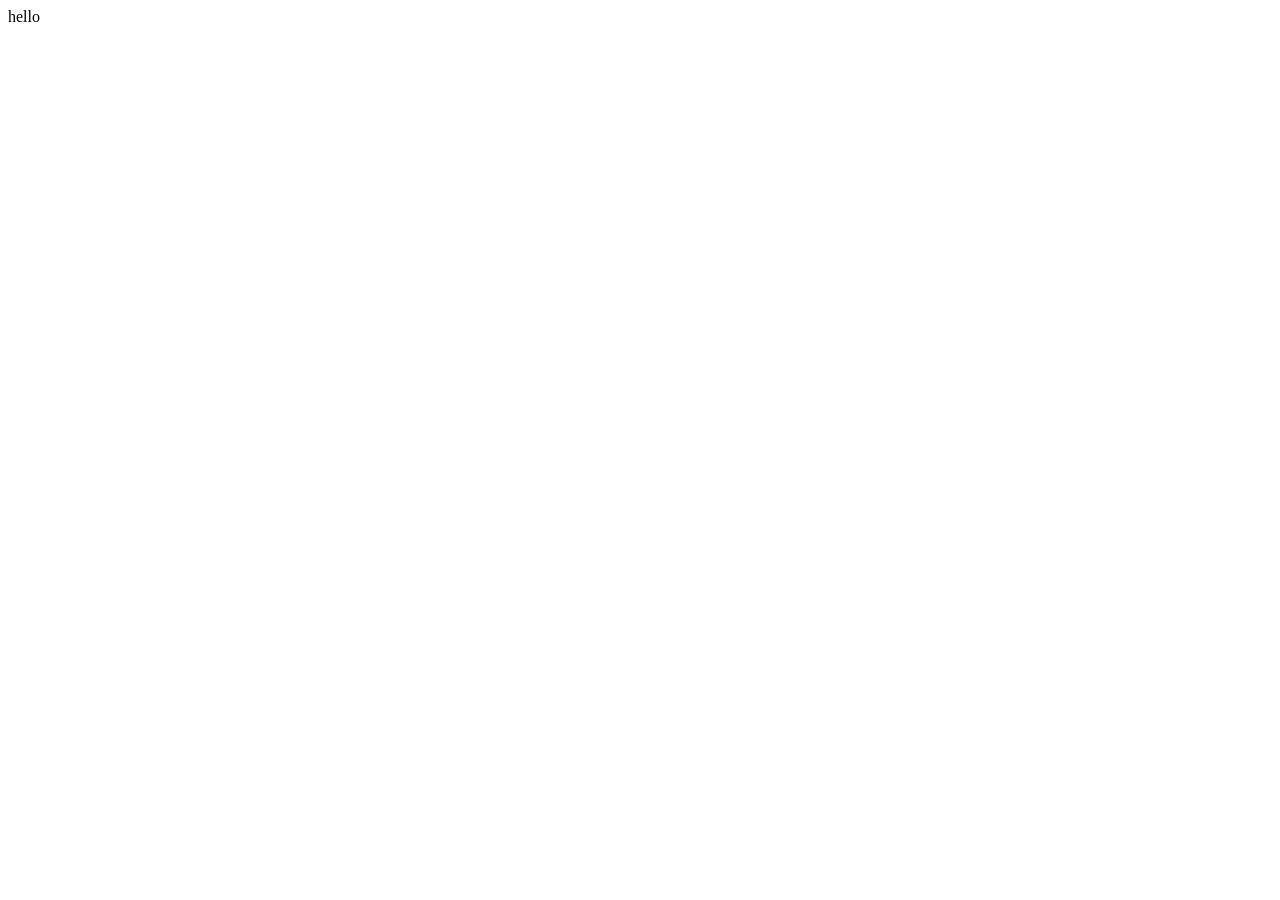
==== index.html @ 359623c5 "init" ====
<!DOCTYPE html>
<html lang="en">
  <head>
    <meta charset="UTF-8" />
    <meta name="viewport" content="width=device-width, initial-scale=1.0" />
    <title>ksenig</title>
	<meta name="description" content="My Awesome App description">
	<meta name="theme-color" content="#ffffff">
	<meta content='yes' name='apple-mobile-web-app-capable'/>
	<meta content='yes' name='mobile-web-app-capable'/>
  </head>
  <body>
    <div id="root">hello</div>
  </body>
</html>
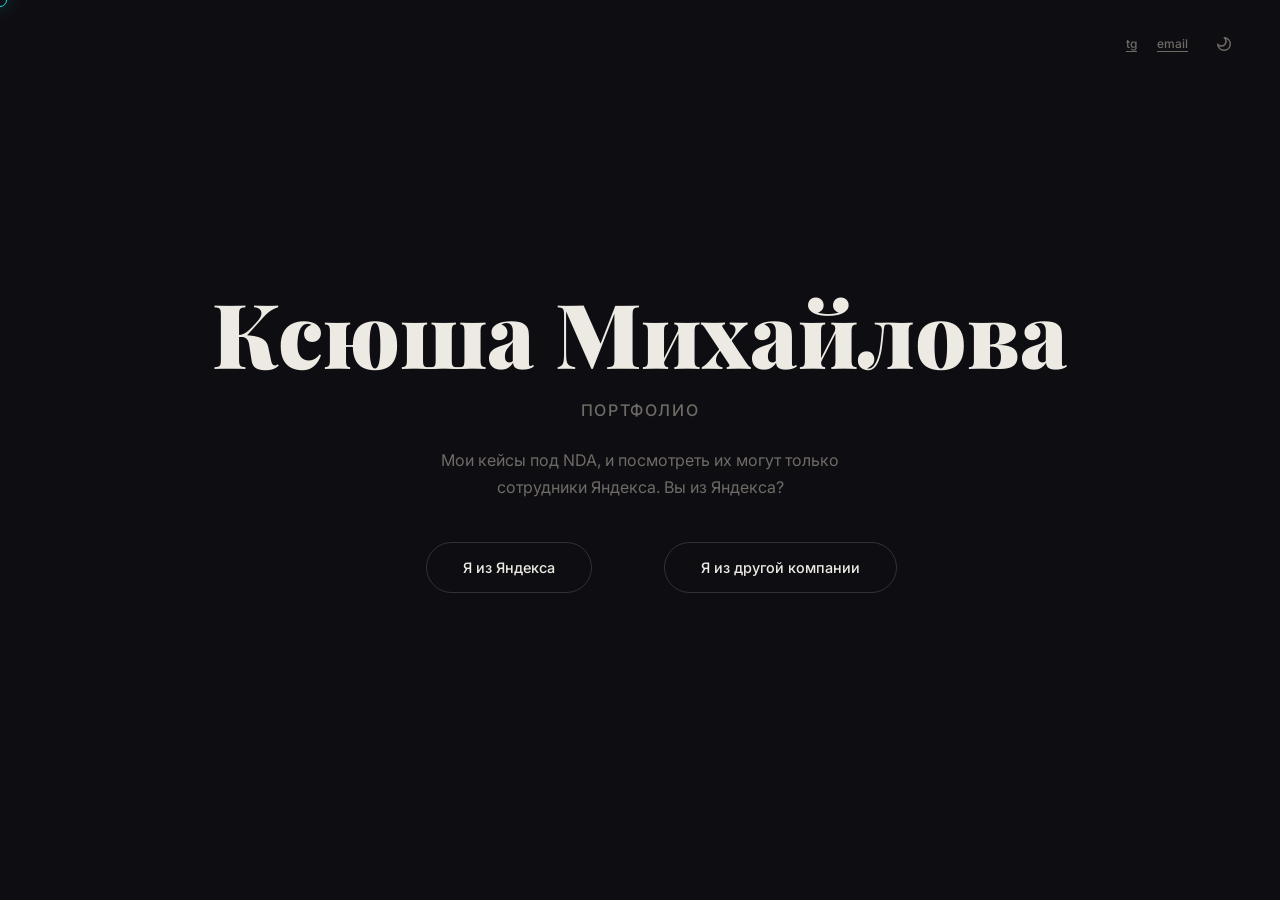
==== commit 225c916d: "content" ====
--- a/index.html
+++ b/index.html
@@ -1,15 +1,322 @@
 <!DOCTYPE html>
-<html lang="en">
-  <head>
-    <meta charset="UTF-8" />
-    <meta name="viewport" content="width=device-width, initial-scale=1.0" />
-    <title>ksenig</title>
-	<meta name="description" content="My Awesome App description">
-	<meta name="theme-color" content="#ffffff">
-	<meta content='yes' name='apple-mobile-web-app-capable'/>
-	<meta content='yes' name='mobile-web-app-capable'/>
-  </head>
-  <body>
-    <div id="root">hello</div>
-  </body>
+<html lang="ru">
+<head>
+  <meta charset="UTF-8">
+  <meta name="viewport" content="width=device-width, initial-scale=1.0">
+  <title>Ксюша Михайлова</title>
+  <link rel="stylesheet" href="style.css">
+  <link rel="stylesheet" href="copilot-robot.css">
+  <link rel="preconnect" href="https://fonts.googleapis.com">
+  <link rel="preconnect" href="https://fonts.gstatic.com" crossorigin>
+  <link href="https://fonts.googleapis.com/css2?family=Inter:wght@400;500&family=Playfair+Display:ital,wght@0,900;1,700;1,900&display=swap" rel="stylesheet">
+</head>
+<body>
+
+  <div class="cursor" aria-hidden="true"></div>
+
+  <!-- ============= HEADER (visible on all screens) ============= -->
+  <div class="frame-tr">
+    <span class="frame-tr__name" id="header-name" hidden>Ксюша Михайлова</span>
+    <a href="https://t.me/design_igosheva" class="frame-tr__link" target="_blank" rel="noopener noreferrer">tg</a>
+    <a href="mailto:igosheva2011@yandex.ru" class="frame-tr__link">email</a>
+    <button class="theme-toggle" aria-label="Сменить тему">
+      <svg class="theme-toggle__icon theme-toggle__moon" xmlns="http://www.w3.org/2000/svg" width="16" height="16" fill="none" viewBox="0 0 16 16"><path fill="currentColor" fill-rule="evenodd" d="M8 13.5a5.5 5.5 0 0 0 2.263-10.514 5.5 5.5 0 0 1-7.278 7.278A5.5 5.5 0 0 0 8 13.5M1.045 8.795a7.001 7.001 0 1 0 7.75-7.75l-.028-.003A7 7 0 0 0 8 1c-.527 0-.59.842-.185 1.18a4 4 0 0 1 .342.322A4 4 0 1 1 2.18 7.814C1.842 7.41 1 7.474 1 8a7 7 0 0 0 .045.794" clip-rule="evenodd"/></svg>
+      <svg class="theme-toggle__icon theme-toggle__sun" xmlns="http://www.w3.org/2000/svg" width="16" height="16" fill="none" viewBox="0 0 16 16"><path fill="currentColor" fill-rule="evenodd" d="M8 3a.75.75 0 0 1-.75-.75V.75a.75.75 0 0 1 1.5 0v1.5A.75.75 0 0 1 8 3m0 7.5a2.5 2.5 0 1 0 0-5 2.5 2.5 0 0 0 0 5M8 12a4 4 0 1 0 0-8 4 4 0 0 0 0 8m-.75 3.25a.75.75 0 0 0 1.5 0v-1.5a.75.75 0 0 0-1.5 0zM13 8a.75.75 0 0 1 .75-.75h1.5a.75.75 0 0 1 0 1.5h-1.5A.75.75 0 0 1 13 8M.75 7.25a.75.75 0 0 0 0 1.5h1.5a.75.75 0 0 0 0-1.5zm10.786-2.786a.75.75 0 0 1 0-1.06l1.06-1.06a.75.75 0 0 1 1.06 1.06l-1.06 1.06a.75.75 0 0 1-1.06 0m-9.193 8.132a.75.75 0 0 0 1.06 1.06l1.062-1.06a.75.75 0 0 0-1.061-1.06zm9.193-1.06a.75.75 0 0 1 1.06 0l1.06 1.06a.75.75 0 0 1-1.06 1.06l-1.06-1.06a.75.75 0 0 1 0-1.06M3.404 2.343a.75.75 0 0 0-1.06 1.06l1.06 1.061a.75.75 0 1 0 1.06-1.06z" clip-rule="evenodd"/></svg>
+    </button>
+  </div>
+
+  <!-- ============= SPLASH SCREEN ============= -->
+  <div class="screen splash" id="splash">
+    <div class="splash__content">
+      <h1 class="splash__name" id="splash-name">Ксюша Михайлова</h1>
+      <p class="splash__role">портфолио</p>
+      <p class="splash__desc">Мои кейсы под&nbsp;NDA, и&nbsp;посмотреть их&nbsp;могут только сотрудники Яндекса. Вы&nbsp;из&nbsp;Яндекса?</p>
+      <div class="splash__buttons">
+        <div class="splash__btn-wrap">
+          <button class="splash__btn" data-accent="cyan" id="btn-yandex">Я&nbsp;из&nbsp;Яндекса</button>
+          <span class="splash__hint">Увидишь все кейсы подробно, нужен пароль</span>
+        </div>
+        <div class="splash__btn-wrap">
+          <button class="splash__btn" data-accent="violet" id="btn-other">Я&nbsp;из&nbsp;другой компании</button>
+          <span class="splash__hint">Получится посмотреть без&nbsp;подробностей</span>
+        </div>
+      </div>
+    </div>
+  </div>
+
+  <!-- ============= PASSWORD SCREEN ============= -->
+  <div class="screen password-screen" id="password-screen" hidden>
+    <div class="password-screen__content">
+      <h2 class="password-screen__title">Введи пароль</h2>
+      <p class="password-screen__sub">Доступ к&nbsp;NDA-кейсам только для&nbsp;сотрудников Яндекса</p>
+      <div class="password-screen__field">
+        <input type="password" class="password-screen__input" id="password-input" placeholder="Пароль" autocomplete="off">
+        <button class="password-screen__submit" id="password-submit">&rarr;</button>
+      </div>
+      <p class="password-screen__error" id="password-error" hidden>
+        Кажется, ты&nbsp;не&nbsp;из&nbsp;Яндекса. <a href="#" id="error-go-public">Перейди сюда</a> или&nbsp;напиши мне в&nbsp;<a href="https://t.me/design_igosheva" target="_blank" rel="noopener noreferrer">тг</a>, чтобы получить пароль
+      </p>
+    </div>
+  </div>
+
+  <!-- ============= PORTFOLIO (main content) ============= -->
+  <div class="screen portfolio" id="portfolio" hidden>
+
+    <div class="frame-tl">Product Designer<br>Яндекс</div>
+
+    <nav class="side-nav">
+      <a href="#cases" class="side-nav__link" data-section="cases">Продуктовые кейсы</a>
+      <a href="#ds" class="side-nav__link" data-section="ds">Около продукта</a>
+      <a href="#process" class="side-nav__link" data-section="process">Как работаю</a>
+      <a href="#about" class="side-nav__link" data-section="about">Обо мне</a>
+      <a href="#contact" class="side-nav__link" data-section="contact">Контакты</a>
+    </nav>
+
+    <!-- HERO -->
+    <section class="hero" id="hero">
+      <div class="hero__content">
+        <h1 class="hero__title">
+          <span class="hero__line">Делаю</span>
+          <span class="hero__line hero__line--italic hero__line--glow">сложное</span>
+          <span class="hero__line">понятным,</span>
+          <span class="hero__line hero__line--italic">а&nbsp;понятное&nbsp;— измеримым</span>
+        </h1>
+      </div>
+      <div class="hero__marquee" aria-hidden="true">
+        <div class="marquee__track">
+          <span>product design</span><span>—</span>
+          <span>design systems</span><span>—</span>
+          <span>B2B interfaces</span><span>—</span>
+          <span>user research</span><span>—</span>
+          <span>product design</span><span>—</span>
+          <span>design systems</span><span>—</span>
+          <span>B2B interfaces</span><span>—</span>
+          <span>user research</span><span>—</span>
+        </div>
+        <div class="marquee__track">
+          <span>product design</span><span>—</span>
+          <span>design systems</span><span>—</span>
+          <span>B2B interfaces</span><span>—</span>
+          <span>user research</span><span>—</span>
+          <span>product design</span><span>—</span>
+          <span>design systems</span><span>—</span>
+          <span>B2B interfaces</span><span>—</span>
+          <span>user research</span><span>—</span>
+        </div>
+      </div>
+    </section>
+
+    <!-- ПРОДУКТОВЫЕ КЕЙСЫ -->
+    <section class="section cases" id="cases">
+      <div class="section__head">
+        <span class="label">01</span>
+        <h2 class="section__title">Продуктовые<br><em data-accent="cyan">кейсы</em></h2>
+      </div>
+
+      <p class="section__desc">
+        Здесь я&nbsp;собрала проекты, в&nbsp;которых помогала решать продуктовые
+        и&nbsp;бизнес-задачи с&nbsp;помощью дизайна. Мне важно не&nbsp;просто показать
+        финальный результат, но&nbsp;и&nbsp;рассказать, как&nbsp;я&nbsp;к&nbsp;нему пришла: как&nbsp;разбиралась в&nbsp;контексте, проектировала сложные сценарии, учитывала
+        ограничения и&nbsp;доводила решения до&nbsp;запуска.
+        <br><span class="nda-note">NDA&nbsp;— только для&nbsp;яндексоидов</span>
+      </p>
+
+      <div class="cases__list">
+        <a href="case-dashboard.html" class="case-card" data-accent="lime">
+          <div class="case-card__glow"></div>
+          <div class="case-card__content">
+            <span class="card__label">01</span>
+            <h3 class="case-card__title">Личный кабинет<br>заказчика</h3>
+            <p class="case-card__sub">проектирование с&nbsp;нуля</p>
+            <p class="case-card__summary">Единый кабинет при слиянии Янга и&nbsp;Заданий: IA, миграция и&nbsp;координация дизайна</p>
+            <span class="case-card__cta case-card__cta--nda">Смотреть кейс &rarr;</span>
+            <span class="case-card__cta case-card__cta--public">Подробнее расскажу при&nbsp;встрече</span>
+          </div>
+          <div class="case-card__preview">
+            <img class="case-card__img case-card__img--dark" src="портфолио/crowdsolutions-labeling-hero.png" width="1200" height="630" alt="Yandex Crowd Solutions — превью с посадочной страницы про разметку данных">
+            <img class="case-card__img case-card__img--light" src="портфолио/crowdsolutions-labeling-hero.png" width="1200" height="630" alt="Yandex Crowd Solutions — превью с посадочной страницы про разметку данных">
+          </div>
+        </a>
+
+        <a href="case-registration.html" class="case-card" data-accent="cyan">
+          <div class="case-card__glow"></div>
+          <div class="case-card__content">
+            <span class="card__label">02</span>
+            <h3 class="case-card__title">Регистрация<br>заказчиков</h3>
+            <p class="case-card__sub">в&nbsp;Яндекс Заданиях</p>
+            <p class="case-card__summary">Самообслуживание для внешних заказчиков вместо ручного заведения через поддержку</p>
+            <span class="case-card__cta case-card__cta--nda">Смотреть кейс &rarr;</span>
+            <span class="case-card__cta case-card__cta--public">Подробнее расскажу при&nbsp;встрече</span>
+          </div>
+          <div class="case-card__preview">
+            <img class="case-card__img case-card__img--dark" src="портфолио/первый/регистрация.svg" width="832" height="608" alt="Макет регистрации заказчика">
+            <img class="case-card__img case-card__img--light" src="портфолио/первый/регистрация.svg" width="832" height="608" alt="Макет регистрации заказчика">
+          </div>
+        </a>
+
+        <a href="case-quick-launch.html" class="case-card" data-accent="violet">
+          <div class="case-card__glow"></div>
+          <div class="case-card__content">
+            <span class="card__label">03</span>
+            <h3 class="case-card__title">Быстрый запуск<br>проекта</h3>
+            <p class="case-card__sub">по&nbsp;разметке</p>
+            <p class="case-card__summary">Упрощаем запуск разметки в&nbsp;YCS и&nbsp;встраиваем агента как точку входа в&nbsp;сценарий</p>
+            <span class="case-card__cta case-card__cta--nda">Смотреть кейс &rarr;</span>
+            <span class="case-card__cta case-card__cta--public">Подробнее расскажу при&nbsp;встрече</span>
+          </div>
+          <div class="case-card__preview case-card__preview--robot" id="robot-mount">
+            <div class="copilot-intro-bubble copilot-intro-bubble--card is-visible" role="status">
+              <span class="copilot-intro-bubble-text">Помогу настроить проект</span>
+            </div>
+          </div>
+        </a>
+      </div>
+    </section>
+
+    <!-- ОКОЛО ПРОДУКТА -->
+    <section class="section ds" id="ds">
+      <div class="section__head">
+        <span class="label">02</span>
+        <h2 class="section__title">Около<br><em data-accent="magenta">продукта</em></h2>
+      </div>
+
+      <p class="section__desc">
+        Лидирую дизайн-систему продукта для&nbsp;веба: составляю
+        роадмапы, планирую и&nbsp;распределяю задачи, повышаю
+        счастье разработчиков, внедряю AI на&nbsp;системном уровне.
+        <br><span class="nda-note">NDA&nbsp;— только для&nbsp;яндексоидов</span>
+      </p>
+
+      <div class="ds__grid">
+        <div class="card card--vertical card--static" data-accent="magenta">
+          <span class="card__label">01</span>
+          <h3 class="card__step-title">Дизайн-система</h3>
+          <p class="card__desc">Компоненты, токены, роадмап, процессы</p>
+        </div>
+        <div class="card card--vertical card--static" data-accent="amber">
+          <span class="card__label">02</span>
+          <h3 class="card__step-title">Дизайн-долг</h3>
+          <p class="card__desc">Аудит, приоритизация, системное закрытие</p>
+        </div>
+        <div class="card card--vertical card--static" data-accent="violet">
+          <span class="card__label">03</span>
+          <h3 class="card__step-title">Внедрение AI в&nbsp;процессы</h3>
+          <p class="card__desc">AI на&nbsp;системном уровне в&nbsp;дизайне и&nbsp;разработке</p>
+        </div>
+      </div>
+    </section>
+
+    <!-- КАК РАБОТАЮ -->
+    <section class="section process" id="process">
+      <div class="section__head">
+        <span class="label">03</span>
+        <h2 class="section__title">Как<br><em data-accent="amber">работаю</em></h2>
+      </div>
+
+      <div class="process__steps">
+        <div class="card card--vertical card--static" data-accent="cyan">
+          <span class="card__label">01</span>
+          <h3 class="card__step-title">Исследование</h3>
+          <p class="card__desc">
+            Участвую во&nbsp;всём цикле дискавери: генерю гипотезы,
+            провожу исследования, собираю требования. Привлекаю
+            тех.&nbsp;команду на&nbsp;ранних этапах для&nbsp;валидации решений.
+          </p>
+        </div>
+        <div class="card card--vertical card--static" data-accent="magenta">
+          <span class="card__label">02</span>
+          <h3 class="card__step-title">Проектирование</h3>
+          <p class="card__desc">
+            Несколько вариантов реализации грумлю с&nbsp;командой,
+            рабочей группой от&nbsp;заказчика, отделом дизайна.
+            Тестирую флоу на&nbsp;конечных пользователях, провожу
+            демо для&nbsp;фокус-групп, собираю фидбек.
+          </p>
+        </div>
+        <div class="card card--vertical card--static" data-accent="lime">
+          <span class="card__label">03</span>
+          <h3 class="card__step-title">Сопровождение</h3>
+          <p class="card__desc">
+            Контролирую выпуск фичи&nbsp;— провожу дизайн-ревью
+            фронта, собираю фидбек от&nbsp;ранних пользователей.
+            Инициирую доработки.
+          </p>
+        </div>
+      </div>
+    </section>
+
+    <!-- ОБО МНЕ -->
+    <section class="section about" id="about">
+      <div class="section__head">
+        <span class="label">04</span>
+        <h2 class="section__title">Обо&nbsp;<em data-accent="violet">мне</em></h2>
+      </div>
+
+      <div class="about__layout">
+        <div class="about__photo">
+          <div class="about__photo-wrap">
+            <img src="портфолио/photo.jpeg" alt="Ксюша Михайлова" class="about__photo-img">
+          </div>
+        </div>
+        <div class="about__body">
+          <ul class="about__list" data-accent="violet">
+            <li><strong>Системно</strong> работаю с&nbsp;<strong>дизайн-системами</strong>&nbsp;— проведу <strong>аудит</strong>, <strong>внедрю</strong>, <strong>переведу</strong>, <strong>нарисую</strong></li>
+            <li>Давно в&nbsp;<strong>сложных B2B</strong> и&nbsp;<strong>внутренних продуктах</strong>&nbsp;— <strong>сегментирую</strong>, проработаю <strong>ролевку</strong>, контролирую <strong>релизы</strong>, собираю <strong>фидбек</strong></li>
+            <li>Много <strong>стейкхолдеров</strong>&nbsp;— обычное дело: не&nbsp;стесняюсь задавать <strong>вопросы</strong> и&nbsp;ставить задачи ни&nbsp;<strong>маркетингу</strong>, ни&nbsp;<strong>юристам</strong>, ко&nbsp;всем схожу, обсужу, договорюсь</li>
+            <li>Внедряю <strong>AI</strong> в&nbsp;<strong>процессы</strong>&nbsp;— на&nbsp;<strong>всех стадиях</strong> работы, делюсь <strong>инструментами</strong> и&nbsp;<strong>практиками</strong></li>
+            <li><strong>Обучаю</strong> и&nbsp;<strong>погружаю</strong>&nbsp;— люблю развивать и&nbsp;<strong>менторить</strong> малышей, расту через это сама</li>
+            <li><strong>Проактивно</strong> подхожу к&nbsp;задачам, не&nbsp;жду, пока кто-то придёт и&nbsp;скажет, что делать. Задаю много <strong>вопросов</strong></li>
+          </ul>
+        </div>
+      </div>
+    </section>
+
+    <!-- КОНТАКТЫ -->
+    <section class="section contact" id="contact">
+      <div class="section__head">
+        <span class="label">05</span>
+        <h2 class="section__title">Конта<em data-accent="lime">кты</em></h2>
+      </div>
+
+      <div class="contact__layout">
+        <div class="contact__list">
+          <div class="contact-row">
+            <span class="contact-row__label">Telegram</span>
+            <span class="contact-row__tail">
+              <button type="button" class="contact-row__value-btn contact-row--copy" data-copy="@design_igosheva" data-tooltip="Копировать" aria-label="Копировать">
+                <span class="contact-row__value">@design_igosheva</span>
+              </button>
+              <a href="https://t.me/design_igosheva" class="contact-row__go" target="_blank" rel="noopener noreferrer" data-tooltip="Открыть в Telegram" aria-label="Открыть в Telegram"><span class="contact-row__arrow">&rarr;</span></a>
+            </span>
+          </div>
+          <div class="contact-row">
+            <span class="contact-row__label">Email</span>
+            <span class="contact-row__tail">
+              <button type="button" class="contact-row__value-btn contact-row--copy" data-copy="igosheva2011@yandex.ru" data-tooltip="Копировать" aria-label="Копировать">
+                <span class="contact-row__value">igosheva2011@yandex.ru</span>
+              </button>
+              <a href="mailto:igosheva2011@yandex.ru" class="contact-row__go" data-tooltip="Написать" aria-label="Написать"><span class="contact-row__arrow">&rarr;</span></a>
+            </span>
+          </div>
+          <div class="contact-row">
+            <span class="contact-row__label">Телефон</span>
+            <span class="contact-row__tail">
+              <button type="button" class="contact-row__value-btn contact-row--copy" data-copy="+79522632860" data-tooltip="Копировать" aria-label="Копировать">
+                <span class="contact-row__value">+7 (952) 263-28-60</span>
+              </button>
+              <a href="tel:+79522632860" class="contact-row__go" data-tooltip="Позвонить" aria-label="Позвонить"><span class="contact-row__arrow">&rarr;</span></a>
+            </span>
+          </div>
+          <a href="https://spb.hh.ru/resume/8395ce7bff087733650039ed1f6e316b346874" class="contact-row contact-row--link" target="_blank" rel="noopener noreferrer" data-tooltip="Перейти на хх" aria-label="Перейти на хх">Резюме <span class="contact-row__arrow">&rarr;</span></a>
+        </div>
+      </div>
+
+      <p class="footer__copy">&copy; 2026 Ксюша Михайлова | навайбкодила в&nbsp;Cursor</p>
+    </section>
+
+  </div><!-- /portfolio -->
+
+  <script src="copilot-robot.js"></script>
+  <script src="script.js"></script>
+</body>
 </html>
--- a/style.css
+++ b/style.css
@@ -0,0 +1,1816 @@
+/* ========================================
+   Ксюша Михайлова — Portfolio v5
+   Unified cards, data-accent, clean
+   ======================================== */
+
+:root {
+  --bg: #0e0e12;
+  --surface: #16161d;
+  --text: #ede9e3;
+  --muted: #6e6a65;
+  --border: rgba(255, 255, 255, 0.06);
+  --border-hover: rgba(255, 255, 255, 0.15);
+
+  --neon-cyan: #00f0ff;
+  --neon-magenta: #ff2dcc;
+  --neon-lime: #b8ff00;
+  --neon-amber: #ffb800;
+  --neon-violet: #a855f7;
+
+  --glow-cyan: 0 0 20px rgba(0, 240, 255, 0.3), 0 0 60px rgba(0, 240, 255, 0.1);
+  --glow-magenta: 0 0 20px rgba(255, 45, 204, 0.3), 0 0 60px rgba(255, 45, 204, 0.1);
+  --glow-lime: 0 0 20px rgba(184, 255, 0, 0.3), 0 0 60px rgba(184, 255, 0, 0.1);
+  --glow-amber: 0 0 20px rgba(255, 184, 0, 0.3), 0 0 60px rgba(255, 184, 0, 0.1);
+  --glow-violet: 0 0 20px rgba(168, 85, 247, 0.3), 0 0 60px rgba(168, 85, 247, 0.1);
+
+  --serif: 'Playfair Display', 'Georgia', serif;
+  --sans: 'Inter', -apple-system, sans-serif;
+}
+
+/* ---- Light theme ---- */
+[data-theme="light"] {
+  --bg: #f5f2ed;
+  --surface: #eae6e0;
+  --text: #1a1a1f;
+  --muted: #7a766f;
+  --border: rgba(0, 0, 0, 0.08);
+  --border-hover: rgba(0, 0, 0, 0.15);
+
+  --neon-cyan: #00b4cc;
+  --neon-magenta: #e0009b;
+  --neon-lime: #5ba800;
+  --neon-amber: #d49000;
+  --neon-violet: #7c3aed;
+
+  --glow-cyan: 0 0 20px rgba(0, 180, 204, 0.35), 0 0 50px rgba(0, 180, 204, 0.12);
+  --glow-magenta: 0 0 20px rgba(224, 0, 155, 0.35), 0 0 50px rgba(224, 0, 155, 0.12);
+  --glow-lime: 0 0 20px rgba(91, 168, 0, 0.35), 0 0 50px rgba(91, 168, 0, 0.12);
+  --glow-amber: 0 0 20px rgba(212, 144, 0, 0.35), 0 0 50px rgba(212, 144, 0, 0.12);
+  --glow-violet: 0 0 20px rgba(124, 58, 237, 0.35), 0 0 50px rgba(124, 58, 237, 0.12);
+}
+
+/* ---- Accent mapping ---- */
+[data-accent="cyan"]    { --accent: var(--neon-cyan);    --glow: var(--glow-cyan); }
+[data-accent="magenta"] { --accent: var(--neon-magenta); --glow: var(--glow-magenta); }
+[data-accent="lime"]    { --accent: var(--neon-lime);    --glow: var(--glow-lime); }
+[data-accent="amber"]   { --accent: var(--neon-amber);   --glow: var(--glow-amber); }
+[data-accent="violet"]  { --accent: var(--neon-violet);  --glow: var(--glow-violet); }
+
+/* ========================================
+   Reset & Base
+   ======================================== */
+
+*, *::before, *::after { margin: 0; padding: 0; box-sizing: border-box; }
+::selection { background: var(--neon-magenta); color: var(--bg); }
+html { scroll-behavior: smooth; }
+
+body {
+  font-family: var(--sans);
+  background: var(--bg);
+  color: var(--text);
+  line-height: 1.6;
+  overflow-x: hidden;
+  cursor: none;
+  transition: background 0.4s, color 0.4s;
+}
+
+a { color: inherit; text-decoration: none; cursor: none; }
+
+/* ========================================
+   Cursor
+   ======================================== */
+
+.cursor {
+  position: fixed;
+  top: 0;
+  left: 0;
+  width: 14px;
+  height: 14px;
+  border: 1.5px solid var(--neon-cyan);
+  border-radius: 50%;
+  pointer-events: none;
+  z-index: 9999;
+  mix-blend-mode: difference;
+  transition: width 0.25s, height 0.25s, border-color 0.25s;
+  box-shadow: var(--glow-cyan);
+  will-change: transform;
+}
+
+.cursor--hover {
+  width: 44px;
+  height: 44px;
+  border-color: var(--neon-magenta);
+  box-shadow: var(--glow-magenta);
+}
+
+/* ========================================
+   Screens
+   ======================================== */
+
+.screen {
+  min-height: 100vh;
+}
+
+.screen[hidden] {
+  display: none;
+}
+
+/* ---- Splash ---- */
+.splash {
+  display: flex;
+  align-items: center;
+  justify-content: center;
+  padding: 40px;
+}
+
+.splash__content {
+  text-align: center;
+}
+
+.splash__name {
+  font-family: var(--serif);
+  font-size: clamp(3rem, 7vw, 6rem);
+  font-weight: 900;
+  line-height: 1.2;
+  margin-bottom: 12px;
+  opacity: 0;
+  animation: fadeUp 0.8s ease 0.1s forwards;
+}
+
+.splash__role {
+  font-size: 1rem;
+  font-weight: 500;
+  color: var(--muted);
+  letter-spacing: 0.1em;
+  text-transform: uppercase;
+  margin-bottom: 24px;
+  opacity: 0;
+  animation: fadeUp 0.8s ease 0.25s forwards;
+}
+
+.splash__desc {
+  font-size: 1rem;
+  color: var(--muted);
+  line-height: 1.7;
+  max-width: 420px;
+  margin: 0 auto 40px;
+  opacity: 0;
+  animation: fadeUp 0.8s ease 0.3s forwards;
+}
+
+.splash__buttons {
+  display: flex;
+  gap: 16px;
+  justify-content: center;
+  flex-wrap: wrap;
+  opacity: 0;
+  animation: fadeUp 0.8s ease 0.45s forwards;
+}
+
+.splash__btn {
+  font-family: var(--sans);
+  font-size: 0.9rem;
+  font-weight: 500;
+  padding: 16px 36px;
+  border: 1px solid var(--border-hover);
+  border-radius: 100px;
+  background: transparent;
+  color: var(--text);
+  cursor: none;
+  transition: border-color 0.3s, box-shadow 0.3s, color 0.3s;
+}
+
+.splash__btn:hover {
+  border-color: var(--accent);
+  color: var(--accent);
+  box-shadow: var(--glow);
+}
+
+.splash__btn-wrap {
+  display: flex;
+  flex-direction: column;
+  align-items: center;
+  gap: 10px;
+}
+
+.splash__hint {
+  font-size: 0.75rem;
+  color: var(--muted);
+  opacity: 0;
+  transition: opacity 0.3s;
+}
+
+.splash__btn-wrap:hover .splash__hint {
+  opacity: 1;
+}
+
+/* Splash fade-out */
+.splash--leaving {
+  animation: fadeOut 0.5s ease forwards;
+}
+
+/* ---- Password screen ---- */
+.password-screen {
+  display: flex;
+  align-items: center;
+  justify-content: center;
+  padding: 40px;
+}
+
+.password-screen[hidden] {
+  display: none;
+}
+
+.password-screen__content {
+  text-align: center;
+  max-width: 440px;
+  width: 100%;
+  opacity: 0;
+  animation: fadeUp 0.6s ease 0.1s forwards;
+}
+
+.password-screen__title {
+  font-family: var(--serif);
+  font-size: clamp(1.8rem, 4vw, 3rem);
+  font-weight: 900;
+  line-height: 1.3;
+  margin-bottom: 12px;
+}
+
+.password-screen__sub {
+  font-size: 0.95rem;
+  color: var(--muted);
+  margin-bottom: 40px;
+  line-height: 1.6;
+}
+
+.password-screen__field {
+  display: flex;
+  gap: 8px;
+  margin-bottom: 20px;
+}
+
+.password-screen__input {
+  flex: 1;
+  font-family: var(--sans);
+  font-size: 1rem;
+  padding: 14px 20px;
+  border: 1px solid var(--border-hover);
+  border-radius: 100px;
+  background: transparent;
+  color: var(--text);
+  outline: none;
+  transition: border-color 0.3s, box-shadow 0.3s;
+}
+
+.password-screen__input:focus {
+  border-color: var(--neon-cyan);
+  box-shadow: var(--glow-cyan);
+}
+
+.password-screen__input--error {
+  border-color: var(--neon-magenta) !important;
+  box-shadow: var(--glow-magenta) !important;
+  animation: shake 0.4s ease;
+}
+
+.password-screen__submit {
+  width: 48px;
+  height: 48px;
+  border: 1px solid var(--border-hover);
+  border-radius: 50%;
+  background: transparent;
+  color: var(--text);
+  font-size: 1.1rem;
+  cursor: none;
+  transition: border-color 0.3s, color 0.3s;
+  flex-shrink: 0;
+}
+
+.password-screen__submit:hover {
+  border-color: var(--neon-cyan);
+  color: var(--neon-cyan);
+}
+
+.password-screen__error {
+  font-size: 0.85rem;
+  color: var(--neon-magenta);
+  line-height: 1.6;
+}
+
+.password-screen__error a {
+  color: var(--neon-cyan);
+  text-decoration: underline;
+  text-underline-offset: 3px;
+}
+
+/* Password screen fade-out */
+.password-screen--leaving {
+  animation: fadeOut 0.5s ease forwards;
+}
+
+/* ---- Portfolio screen ---- */
+.portfolio {
+  position: relative;
+}
+
+.portfolio[hidden] {
+  display: none;
+}
+
+/* Name in header — starts invisible, animates in */
+#header-name {
+  font-size: 0.75rem;
+  font-weight: 500;
+  color: var(--muted);
+}
+
+#header-name[hidden] {
+  display: none;
+}
+
+/* NDA notes — hideable */
+.nda-note {
+  /* visible by default */
+}
+
+/* Yandex mode: hide NDA notes, show NDA CTAs */
+body.yandex-mode .nda-note { display: none; }
+body.yandex-mode .case-card__cta--public { display: none !important; }
+body.yandex-mode .card__arrow--public { display: none !important; }
+
+/* Public mode (default): hide NDA CTAs, show public */
+.case-card__cta--nda { display: none; }
+.card__arrow--nda { display: none; }
+.case-card__cta--public { display: block; }
+.card__arrow--public { display: block; }
+
+body.yandex-mode .case-card__cta--nda { display: block; }
+body.yandex-mode .card__arrow--nda { display: block; }
+
+@keyframes fadeUp {
+  from { opacity: 0; transform: translateY(20px); }
+  to { opacity: 1; transform: translateY(0); }
+}
+
+@keyframes fadeOut {
+  to { opacity: 0; transform: translateY(-20px); }
+}
+
+@keyframes shake {
+  0%, 100% { transform: translateX(0); }
+  20% { transform: translateX(-8px); }
+  40% { transform: translateX(8px); }
+  60% { transform: translateX(-6px); }
+  80% { transform: translateX(6px); }
+}
+
+/* ========================================
+   Frame (persistent UI)
+   ======================================== */
+
+.frame-tl {
+  position: fixed;
+  top: 28px;
+  left: 40px;
+  font-size: 0.75rem;
+  font-weight: 500;
+  color: var(--muted);
+  line-height: 1.5;
+  z-index: 90;
+}
+
+.frame-tr {
+  position: fixed;
+  top: 28px;
+  right: 40px;
+  display: flex;
+  align-items: center;
+  gap: 20px;
+  z-index: 90;
+}
+
+.frame-tr__name {
+  font-size: 0.75rem;
+  font-weight: 500;
+  color: var(--muted);
+  transition: color 0.3s;
+}
+
+.frame-tr__name:hover { color: var(--neon-cyan); }
+
+.frame-tr__link {
+  font-size: 0.75rem;
+  font-weight: 500;
+  color: var(--muted);
+  text-decoration: underline;
+  text-underline-offset: 3px;
+  transition: color 0.2s;
+}
+
+.frame-tr__link:hover { color: var(--neon-cyan); }
+
+/* Theme toggle */
+.theme-toggle {
+  width: 32px;
+  height: 32px;
+  border: none;
+  background: transparent;
+  cursor: none;
+  display: flex;
+  align-items: center;
+  justify-content: center;
+  color: var(--muted);
+  transition: color 0.3s;
+}
+
+.theme-toggle:hover { color: var(--neon-cyan); }
+
+.theme-toggle__icon { width: 16px; height: 16px; }
+
+/* Dark: show moon, hide sun */
+.theme-toggle__sun { display: none; }
+.theme-toggle__moon { display: block; }
+
+[data-theme="light"] .theme-toggle__sun { display: block; }
+[data-theme="light"] .theme-toggle__moon { display: none; }
+
+/* ========================================
+   Side Navigation
+   ======================================== */
+
+.side-nav {
+  position: fixed;
+  right: 40px;
+  top: 50%;
+  transform: translateY(-50%);
+  z-index: 90;
+  display: flex;
+  flex-direction: column;
+  align-items: flex-end;
+  gap: 20px;
+}
+
+.side-nav__link {
+  font-size: 0.7rem;
+  font-weight: 500;
+  letter-spacing: 0.08em;
+  text-transform: uppercase;
+  color: var(--muted);
+  position: relative;
+  padding-right: 20px;
+  transition: color 0.3s;
+}
+
+.side-nav__link::after {
+  content: '';
+  position: absolute;
+  right: 0;
+  top: 50%;
+  width: 6px;
+  height: 6px;
+  border-radius: 50%;
+  background: var(--muted);
+  transform: translateY(-50%);
+  transition: background 0.3s, box-shadow 0.3s, width 0.3s, height 0.3s;
+}
+
+.side-nav__link:hover,
+.side-nav__link.active { color: var(--neon-cyan); }
+
+.side-nav__link.active::after {
+  background: var(--neon-cyan);
+  box-shadow: var(--glow-cyan);
+  width: 8px;
+  height: 8px;
+}
+
+.side-nav__link:hover::after { background: var(--neon-cyan); }
+
+/* ========================================
+   Shared: Label
+   ======================================== */
+
+.label {
+  display: inline-block;
+  font-size: 0.65rem;
+  font-weight: 500;
+  letter-spacing: 0.25em;
+  text-transform: uppercase;
+  color: var(--muted);
+  margin-bottom: 20px;
+}
+
+/* ========================================
+   HERO
+   ======================================== */
+
+.hero {
+  min-height: 100vh;
+  display: flex;
+  flex-direction: column;
+  justify-content: center;
+  padding: 120px 40px 0;
+}
+
+.hero__content {
+  max-width: 1100px;
+  margin-left: 10%;
+}
+
+.hero__title { display: flex; flex-direction: column; }
+
+.hero__line {
+  font-family: var(--serif);
+  font-weight: 900;
+  font-size: clamp(3.2rem, 8vw, 8rem);
+  line-height: 1.05;
+  letter-spacing: -0.02em;
+  opacity: 0;
+  transform: translateY(60px);
+  animation: revealLine 0.9s cubic-bezier(0.23, 1, 0.32, 1) forwards;
+}
+
+.hero__line:nth-child(1) { animation-delay: 0.1s; }
+.hero__line:nth-child(2) { animation-delay: 0.2s; }
+.hero__line:nth-child(3) { animation-delay: 0.3s; }
+.hero__line:nth-child(4) { animation-delay: 0.4s; }
+
+.hero__line--italic { font-style: italic; }
+
+.hero__line--glow {
+  color: var(--neon-cyan);
+  text-shadow: 0 0 20px rgba(0, 240, 255, 0.15), 0 0 60px rgba(0, 240, 255, 0.06);
+}
+
+.hero__marquee {
+  margin-top: auto;
+  border-top: 1px solid var(--border);
+  padding: 20px 0;
+  overflow: hidden;
+  display: flex;
+}
+
+.marquee__track {
+  display: flex;
+  gap: 40px;
+  padding-right: 40px;
+  white-space: nowrap;
+  flex-shrink: 0;
+  animation: marquee 20s linear infinite;
+  font-size: 0.7rem;
+  font-weight: 500;
+  letter-spacing: 0.15em;
+  text-transform: uppercase;
+  color: var(--muted);
+}
+
+/* ========================================
+   Section (shared)
+   ======================================== */
+
+.section {
+  padding: 160px 40px 120px;
+  padding-left: max(40px, 10%);
+  padding-right: max(40px, 10%);
+  position: relative;
+}
+
+.section__head { margin-bottom: 80px; overflow: visible; }
+
+.section__title {
+  font-family: var(--serif);
+  font-size: clamp(3rem, 7vw, 7rem);
+  font-weight: 900;
+  line-height: 1.3;
+  letter-spacing: -0.02em;
+}
+
+.section__title em {
+  font-style: italic;
+  color: var(--accent);
+}
+
+.section__head {
+  width: 100%;
+  box-sizing: border-box;
+}
+
+.section__desc {
+  font-size: 1.05rem;
+  line-height: 1.8;
+  color: var(--muted);
+  max-width: 600px;
+  margin-bottom: 64px;
+  margin-left: 0;
+  padding-left: 0;
+  padding-right: 0;
+  box-sizing: border-box;
+}
+
+/* ========================================
+   CASE CARD — spotlight glow
+   ======================================== */
+
+.cases__list {
+  display: flex;
+  flex-direction: column;
+  gap: 24px;
+}
+
+.case-card {
+  position: relative;
+  display: grid;
+  grid-template-columns: 1fr 1fr;
+  gap: 0;
+  padding: 0;
+  border: 1px solid var(--border);
+  border-radius: 28px;
+  overflow: hidden;
+  transition: border-color 0.5s ease, box-shadow 0.5s ease;
+  cursor: none;
+}
+
+.case-card:hover {
+  border-color: color-mix(in srgb, var(--accent) 40%, transparent);
+  box-shadow: 0 0 30px color-mix(in srgb, var(--accent) 10%, transparent);
+}
+
+/* Spotlight glow that follows cursor */
+.case-card__glow {
+  position: absolute;
+  inset: 0;
+  opacity: 0;
+  transition: opacity 0.4s;
+  pointer-events: none;
+  background: radial-gradient(
+    400px circle at var(--mouse-x, 50%) var(--mouse-y, 50%),
+    color-mix(in srgb, var(--accent) 12%, transparent),
+    transparent 70%
+  );
+}
+
+.case-card:hover .case-card__glow {
+  opacity: 1;
+}
+
+.case-card__content {
+  position: relative;
+  z-index: 1;
+  display: flex;
+  flex-direction: column;
+  padding: 48px;
+}
+
+.case-card__title {
+  font-family: var(--serif);
+  font-size: clamp(1.8rem, 3vw, 2.8rem);
+  font-weight: 900;
+  line-height: 1.2;
+  margin-bottom: 8px;
+  transition: color 0.3s;
+}
+
+.case-card:hover .case-card__title {
+  color: var(--accent);
+}
+
+.case-card__sub {
+  font-size: 1rem;
+  color: var(--muted);
+  margin-bottom: 10px;
+}
+
+.case-card__summary {
+  font-size: 0.88rem;
+  line-height: 1.45;
+  color: var(--muted);
+  margin: 0 0 16px 0;
+  max-width: 42ch;
+}
+
+.case-card__cta {
+  font-size: 0.85rem;
+  font-weight: 500;
+  color: var(--accent);
+  margin-top: auto;
+  padding-top: 24px;
+  opacity: 0;
+  transform: translateY(6px);
+  transition: opacity 0.3s, transform 0.3s;
+}
+
+.case-card:hover .case-card__cta {
+  opacity: 1;
+  transform: translateY(0);
+}
+
+.case-card__preview {
+  position: relative;
+  z-index: 1;
+  display: flex;
+  align-items: stretch;
+}
+
+.case-card__preview .mockup-placeholder {
+  width: 100%;
+  aspect-ratio: auto;
+  border-radius: 0;
+}
+
+/* Robot inside card preview */
+.case-card__preview--robot {
+  display: flex;
+  flex-direction: column;
+  align-items: center;
+  justify-content: center;
+  gap: 14px;
+  min-height: 200px;
+}
+
+/* Интро-бабл (как в прототипе YCS, см. CopilotRobotEmbed/copilot-robot-prototype-layout.css) */
+.case-card__preview--robot .copilot-intro-bubble--card {
+  position: relative;
+  max-width: min(220px, 100%);
+  padding: 10px 14px 12px;
+  border-radius: 12px;
+  background: var(--surface);
+  border: 1px solid var(--border);
+  box-shadow:
+    0 4px 20px rgba(0, 0, 0, 0.12),
+    0 0 0 1px rgba(168, 85, 247, 0.12);
+  z-index: 2;
+}
+
+[data-theme="light"] .case-card__preview--robot .copilot-intro-bubble--card {
+  box-shadow:
+    0 4px 20px rgba(0, 0, 0, 0.06),
+    0 0 0 1px rgba(124, 58, 237, 0.1);
+}
+
+.case-card__preview--robot .copilot-intro-bubble-text {
+  display: block;
+  font-size: 13px;
+  font-weight: 500;
+  line-height: 1.4;
+  color: var(--text);
+  text-align: center;
+}
+
+/* Хвостик к кнопке-роботу */
+.case-card__preview--robot .copilot-intro-bubble--card::after {
+  content: '';
+  position: absolute;
+  left: 50%;
+  bottom: -6px;
+  width: 10px;
+  height: 10px;
+  margin-left: -5px;
+  background: var(--surface);
+  border-right: 1px solid var(--border);
+  border-bottom: 1px solid var(--border);
+  transform: rotate(45deg);
+}
+
+.case-card__preview--robot .copilot-robot-root {
+  position: static;
+}
+
+.case-card__preview--robot .copilot-trigger {
+  position: static !important;
+  width: 120px !important;
+  height: 120px !important;
+  box-shadow: none !important;
+  cursor: default !important;
+  pointer-events: none;
+}
+
+.case-card__preview--robot .copilot-face {
+  width: 120px !important;
+  height: 120px !important;
+}
+
+.case-card__preview--robot .copilot-face-bg,
+.case-card__preview--robot .copilot-face-svg {
+  width: 120px !important;
+  height: 120px !important;
+}
+
+.case-card__preview--robot .copilot-face-svg {
+  viewBox: 0 0 50 50;
+}
+
+.case-card__img {
+  width: 100%;
+  height: 100%;
+  object-fit: cover;
+  /* Иначе при узкой колонке cover режет левый край (логотип/заголовок на макете) */
+  object-position: left center;
+  border-radius: 0;
+}
+
+/* Dark theme: show dark image, hide light */
+.case-card__img--light { display: none; }
+.case-card__img--dark { display: block; }
+
+[data-theme="light"] .case-card__img--light { display: block; }
+[data-theme="light"] .case-card__img--dark { display: none; }
+
+/* ========================================
+   CARD — unified component
+   ======================================== */
+
+.card {
+  border: 1px solid var(--border);
+  border-radius: 28px;
+  padding: 40px;
+  position: relative;
+  overflow: hidden;
+  transition: border-color 0.5s ease, box-shadow 0.5s ease, transform 0.4s ease;
+}
+
+.card::before {
+  content: '';
+  position: absolute;
+  inset: 0;
+  opacity: 0;
+  transition: opacity 0.5s;
+  background: radial-gradient(
+    ellipse at 50% 100%,
+    color-mix(in srgb, var(--accent) 8%, transparent),
+    transparent 70%
+  );
+  pointer-events: none;
+}
+
+.card:hover {
+  border-color: var(--accent);
+  transform: translateY(-3px);
+  box-shadow: var(--glow);
+}
+
+.card:hover::before {
+  opacity: 1;
+}
+
+.card > * {
+  position: relative;
+  z-index: 1;
+}
+
+.card--static {
+  border-color: transparent;
+  cursor: auto;
+}
+
+.card--static:hover {
+  transform: none;
+  box-shadow: none;
+  border-color: transparent;
+}
+
+.card--static::before { display: none; }
+
+/* Arrow / CTA (appears on hover) */
+.card__arrow {
+  position: absolute;
+  bottom: 20px;
+  right: 24px;
+  font-size: 0.85rem;
+  font-weight: 500;
+  color: var(--accent);
+  opacity: 0;
+  transform: translateY(4px);
+  transition: opacity 0.3s, transform 0.3s;
+}
+
+.card:hover .card__arrow {
+  opacity: 1;
+  transform: translateY(0);
+}
+
+/* Label inside card */
+.card__label {
+  font-size: 0.65rem;
+  font-weight: 500;
+  letter-spacing: 0.15em;
+  text-transform: uppercase;
+  color: var(--accent);
+  display: block;
+  margin-bottom: 12px;
+}
+
+/* Card description */
+.card__desc {
+  font-size: 0.9rem;
+  color: var(--muted);
+  line-height: 1.7;
+  transition: color 0.3s;
+}
+
+
+
+/* ---- Vertical card (cases, DS, process) ---- */
+.card--vertical {
+  display: flex;
+  flex-direction: column;
+}
+
+.card__step-title {
+  font-family: var(--serif);
+  font-size: 1.8rem;
+  font-weight: 700;
+  font-style: italic;
+  line-height: 1.3;
+  margin-top: 0;
+  margin-bottom: 16px;
+  color: var(--accent);
+}
+
+/* Сетки «Около продукта» и «Как работаю»: левый край текста совпадает с абзацем .section__desc */
+.ds__grid .card.card--static,
+.process__steps .card.card--static {
+  padding: 40px 36px 40px 0;
+}
+
+.ds__grid .card__label,
+.process__steps .card__label {
+  letter-spacing: 0.06em;
+}
+
+/* ========================================
+   Cases list
+   ======================================== */
+
+
+/* ========================================
+   Около продукта
+   ======================================== */
+
+.ds__grid {
+  display: grid;
+  grid-template-columns: repeat(3, 1fr);
+  gap: 2px; /* как .process__steps */
+}
+
+/* ========================================
+   Process
+   ======================================== */
+
+.process__steps {
+  display: grid;
+  grid-template-columns: repeat(3, 1fr);
+  gap: 2px;
+}
+
+/* ========================================
+   About
+   ======================================== */
+
+.about__layout {
+  display: grid;
+  grid-template-columns: 1fr 1.6fr;
+  gap: 80px;
+  align-items: start;
+}
+
+.about__photo-wrap {
+  position: relative;
+  width: 100%;
+  aspect-ratio: 3/4;
+  border-radius: 28px;
+  overflow: hidden;
+}
+
+.about__photo-img {
+  width: 100%;
+  height: 100%;
+  object-fit: cover;
+}
+
+.about__photo-wrap::after {
+  content: '';
+  position: absolute;
+  inset: 0;
+  background: rgba(0, 0, 0, 0.25);
+  transition: opacity 0.4s;
+}
+
+[data-theme="light"] .about__photo-wrap::after {
+  opacity: 0;
+}
+
+.about__quote {
+  font-family: var(--serif);
+  font-size: clamp(1.6rem, 3vw, 2.6rem);
+  font-weight: 700;
+  font-style: italic;
+  line-height: 1.35;
+  margin-bottom: 32px;
+  color: var(--accent);
+}
+
+.about__text { margin-bottom: 40px; }
+
+.about__text p {
+  font-size: 1rem;
+  line-height: 1.8;
+  color: var(--muted);
+  margin-bottom: 16px;
+}
+
+.about__text p:first-child {
+  color: var(--muted);
+}
+
+.about__list {
+  list-style: none;
+  padding: 0;
+  margin: 0;
+  display: flex;
+  flex-direction: column;
+  gap: 16px;
+}
+
+.about__list li {
+  font-size: 0.95rem;
+  line-height: 1.65;
+  color: var(--muted);
+  padding-left: 1.15rem;
+  position: relative;
+}
+
+.about__list li::before {
+  content: '';
+  position: absolute;
+  left: 0;
+  top: 0.55em;
+  width: 5px;
+  height: 5px;
+  border-radius: 50%;
+  background: var(--neon-violet);
+}
+
+.about__list strong {
+  color: var(--accent);
+  font-weight: 600;
+}
+
+.about__looking {
+  margin-bottom: 0;
+}
+
+.about__looking-title {
+  font-family: var(--serif);
+  font-size: 1.4rem;
+  font-weight: 700;
+  font-style: italic;
+  margin-bottom: 16px;
+  color: var(--accent);
+}
+
+.about__pills {
+  display: flex;
+  flex-wrap: wrap;
+  gap: 10px;
+}
+
+.pill {
+  padding: 10px 24px;
+  font-size: 0.85rem;
+  font-weight: 500;
+  border: 1px solid color-mix(in srgb, var(--accent) 30%, transparent);
+  border-radius: 100px;
+  color: var(--text);
+  transition: border-color 0.3s, box-shadow 0.3s;
+}
+
+.pill:hover {
+  border-color: var(--accent);
+  box-shadow: var(--glow);
+}
+
+/* ========================================
+   Contact
+   ======================================== */
+
+.contact__layout { max-width: 520px; }
+.contact__list { display: flex; flex-direction: column; overflow: visible; }
+
+/* Кастомные тултипы: нативный title при cursor: none на body часто не показывается */
+.contact [data-tooltip] {
+  position: relative;
+  z-index: 0;
+}
+
+.contact [data-tooltip]:hover,
+.contact [data-tooltip]:focus-visible {
+  z-index: 10050;
+}
+
+.contact [data-tooltip]::after {
+  content: attr(data-tooltip);
+  position: absolute;
+  left: 50%;
+  bottom: calc(100% + 10px);
+  transform: translate3d(-50%, 6px, 0);
+  padding: 7px 12px;
+  font-size: 0.75rem;
+  font-weight: 500;
+  line-height: 1.2;
+  color: var(--text);
+  background: var(--surface);
+  border: 1px solid var(--border-hover);
+  border-radius: 8px;
+  box-shadow: 0 10px 28px rgba(0, 0, 0, 0.45);
+  white-space: nowrap;
+  pointer-events: none;
+  opacity: 0;
+  visibility: hidden;
+  transition: opacity 0.18s ease, visibility 0.18s ease, transform 0.18s ease;
+  z-index: 1;
+}
+
+[data-theme="light"] .contact [data-tooltip]::after {
+  box-shadow: 0 10px 28px rgba(0, 0, 0, 0.12);
+}
+
+.contact [data-tooltip]:hover::after,
+.contact [data-tooltip]:focus-visible::after {
+  opacity: 1;
+  visibility: visible;
+  transform: translate3d(-50%, 0, 0);
+}
+
+.contact-row {
+  display: flex;
+  align-items: center;
+  justify-content: space-between;
+  padding: 20px 0;
+  border-bottom: 1px solid var(--border);
+  font-size: 1rem;
+  font-weight: 500;
+  transition: padding-left 0.3s, color 0.3s;
+  overflow: visible;
+}
+
+.contact-row:first-child { border-top: 1px solid var(--border); }
+.contact-row:hover { padding-left: 12px; color: var(--neon-cyan); }
+.contact-row__arrow { transition: transform 0.3s; display: inline-block; }
+.contact-row:hover .contact-row__arrow { transform: translateX(6px); }
+
+.contact-row__label { flex-shrink: 0; }
+
+.contact-row__tail {
+  display: inline-flex;
+  align-items: center;
+  justify-content: flex-end;
+  flex-grow: 1;
+  min-width: 0;
+  gap: 12px;
+}
+
+.contact-row__value-btn {
+  margin: 0;
+  padding: 0;
+  border: none;
+  background: none;
+  font: inherit;
+  font-weight: 400;
+  color: var(--muted);
+  text-align: right;
+  cursor: pointer;
+  max-width: 100%;
+}
+
+.contact-row__value-btn .contact-row__value {
+  word-break: break-word;
+}
+
+.contact-row__value { color: inherit; }
+.contact-row__value-btn.contact-row--copy:hover .contact-row__value { color: var(--neon-cyan); }
+.contact-row__value-btn.contact-row--copied .contact-row__value { color: var(--neon-lime); }
+
+.contact-row__go {
+  flex-shrink: 0;
+  padding: 4px 0 4px 4px;
+  margin: -4px 0 -4px -4px;
+  color: inherit;
+  text-decoration: none;
+}
+
+.contact-row--link {
+  justify-content: space-between;
+}
+
+.footer__copy {
+  margin-top: 120px;
+  font-size: 0.7rem;
+  color: var(--muted);
+}
+
+/* ========================================
+   Animations
+   ======================================== */
+
+@keyframes revealLine {
+  to { opacity: 1; transform: translateY(0); }
+}
+
+@keyframes marquee {
+  0% { transform: translateX(0); }
+  100% { transform: translateX(-100%); }
+}
+
+.reveal {
+  opacity: 0;
+  transform: translateY(40px);
+  transition: opacity 0.8s cubic-bezier(0.23, 1, 0.32, 1),
+              transform 0.8s cubic-bezier(0.23, 1, 0.32, 1);
+}
+
+.reveal.visible {
+  opacity: 1;
+  transform: translateY(0);
+}
+
+
+/* ========================================
+   Case Page (longread)
+   ======================================== */
+
+.case-page {
+  max-width: 720px;
+  margin: 0 auto;
+  padding: 140px 40px 80px;
+}
+
+.case-page__back {
+  display: inline-block;
+  font-size: 0.8rem;
+  font-weight: 500;
+  color: var(--muted);
+  margin-bottom: 48px;
+  transition: color 0.2s;
+}
+
+.case-page__back:hover {
+  color: var(--text);
+}
+
+.case-page__back--bottom {
+  margin-top: 80px;
+  margin-bottom: 0;
+}
+
+.case-page__hero {
+  margin-bottom: 56px;
+}
+
+.case-page__title {
+  font-family: var(--serif);
+  font-size: clamp(2.5rem, 5vw, 4rem);
+  font-weight: 900;
+  line-height: 1.2;
+  margin-bottom: 16px;
+}
+
+.case-page__title em {
+  font-style: italic;
+  color: var(--accent);
+}
+
+.case-page__lead {
+  font-size: 1.15rem;
+  line-height: 1.7;
+  color: var(--muted);
+}
+
+.case-page__summary {
+  margin: 28px 0 40px 0;
+  padding: 20px 24px;
+  background: var(--surface);
+  border: 1px solid var(--border);
+  border-radius: 12px;
+  border-left-width: 3px;
+}
+
+.case-page__summary[data-accent="cyan"] {
+  border-left-color: var(--neon-cyan);
+}
+
+.case-page__summary[data-accent="violet"] {
+  border-left-color: var(--neon-violet);
+}
+
+.case-page__summary[data-accent="lime"] {
+  border-left-color: var(--neon-lime);
+}
+
+.case-page__summary-label {
+  display: block;
+  font-size: 0.72rem;
+  font-weight: 500;
+  letter-spacing: 0.08em;
+  text-transform: uppercase;
+  color: var(--muted);
+  margin-bottom: 12px;
+}
+
+.case-page__summary p {
+  font-size: 0.98rem;
+  line-height: 1.65;
+  margin-bottom: 12px;
+}
+
+.case-page__summary p:last-child {
+  margin-bottom: 0;
+}
+
+.case-page__summary strong {
+  color: var(--text);
+  font-weight: 600;
+}
+
+.case-page__resources {
+  margin: 48px 0 40px 0;
+  padding: 16px 20px;
+  background: var(--surface);
+  border: 1px solid var(--border);
+  border-radius: 12px;
+  border-left-width: 3px;
+}
+
+.case-page__resources[data-accent="cyan"] {
+  border-left-color: var(--neon-cyan);
+}
+
+.case-page__resources[data-accent="violet"] {
+  border-left-color: var(--neon-violet);
+}
+
+.case-page__resources[data-accent="lime"] {
+  border-left-color: var(--neon-lime);
+}
+
+.case-page__resources-label {
+  display: block;
+  font-size: 0.72rem;
+  font-weight: 500;
+  letter-spacing: 0.08em;
+  text-transform: uppercase;
+  color: var(--muted);
+  margin-bottom: 10px;
+}
+
+.case-page__resources-list {
+  list-style: none;
+  margin: 0;
+  padding: 0;
+}
+
+.case-page__resources-list li {
+  margin-bottom: 8px;
+  font-size: 0.98rem;
+  line-height: 1.5;
+}
+
+.case-page__resources-list li:last-child {
+  margin-bottom: 0;
+}
+
+.case-page .case-page__resources-list a {
+  font-weight: 500;
+  color: var(--text);
+}
+
+.case-page .case-page__resources[data-accent="cyan"] a:hover {
+  color: var(--neon-cyan);
+}
+
+.case-page .case-page__resources[data-accent="lime"] a:hover {
+  color: var(--neon-lime);
+}
+
+.case-page .case-page__resources[data-accent="violet"] a:hover {
+  color: var(--neon-violet);
+}
+
+.case-page h2 {
+  font-family: var(--serif);
+  font-size: 1.6rem;
+  font-weight: 900;
+  line-height: 1.3;
+  margin-top: 64px;
+  margin-bottom: 20px;
+}
+
+.case-page h3 {
+  font-family: var(--serif);
+  font-size: 1.15rem;
+  font-weight: 700;
+  font-style: italic;
+  line-height: 1.4;
+  margin-top: 40px;
+  margin-bottom: 12px;
+  color: var(--text);
+}
+
+.case-page p {
+  font-size: 1rem;
+  line-height: 1.8;
+  color: var(--muted);
+  margin-bottom: 16px;
+}
+
+/* Inline links in case body (как у .frame-tr__link) */
+.case-page a:not(.case-page__back) {
+  color: inherit;
+  text-decoration: underline;
+  text-underline-offset: 3px;
+  transition: color 0.2s;
+}
+
+.case-page a:not(.case-page__back):hover {
+  color: var(--neon-cyan);
+}
+
+.case-page blockquote {
+  font-family: var(--serif);
+  font-size: 1.05rem;
+  font-style: italic;
+  line-height: 1.7;
+  color: var(--text);
+  padding: 24px 0 24px 24px;
+  margin: 32px 0;
+  border-left: 2px solid var(--neon-cyan);
+}
+
+.case-page blockquote[data-accent="violet"] {
+  border-left-color: var(--neon-violet);
+}
+
+.case-page__pull-label {
+  font-style: normal;
+  font-weight: 500;
+  font-family: var(--sans);
+  font-size: 0.75rem;
+  letter-spacing: 0.06em;
+  text-transform: uppercase;
+  color: var(--muted);
+}
+
+.case-page__list {
+  margin: 0 0 24px 0;
+  padding-left: 1.35rem;
+  font-size: 1rem;
+  line-height: 1.75;
+  color: var(--muted);
+}
+
+.case-page__list li {
+  margin-bottom: 10px;
+}
+
+.case-page__list li:last-child {
+  margin-bottom: 0;
+}
+
+.case-page__figure {
+  margin: 40px 0;
+}
+
+.case-page__figure .mockup-placeholder {
+  border-radius: 16px;
+}
+
+.case-page__figure--flow {
+  margin: 28px 0 40px;
+}
+
+.case-flow {
+  overflow-x: auto;
+  overflow-y: hidden;
+  -webkit-overflow-scrolling: touch;
+  padding: 18px 8px 22px;
+  margin: 0 -4px;
+  border-radius: 16px;
+  border: 1px solid var(--border);
+  background: var(--surface);
+}
+
+.case-flow__track {
+  display: flex;
+  flex-direction: row;
+  align-items: stretch;
+  width: max-content;
+  gap: 0;
+  min-height: 52px;
+  padding: 2px 8px 6px;
+}
+
+.case-flow__step {
+  flex-shrink: 0;
+  align-self: center;
+  padding: 10px 12px;
+  max-width: 152px;
+  text-align: center;
+  font-size: 0.78rem;
+  line-height: 1.35;
+  font-weight: 500;
+  color: var(--text);
+  border: 1px solid var(--border);
+  border-radius: 10px;
+  background: var(--bg);
+}
+
+.case-flow[data-accent="violet"] .case-flow__step {
+  border-color: rgba(168, 85, 247, 0.4);
+  box-shadow: 0 0 0 1px rgba(168, 85, 247, 0.08);
+}
+
+.case-flow__step--end {
+  border-color: var(--neon-violet);
+  box-shadow: var(--glow-violet);
+}
+
+.case-flow__arrow {
+  flex-shrink: 0;
+  align-self: center;
+  display: flex;
+  align-items: center;
+  color: var(--neon-violet);
+  opacity: 0.45;
+  padding: 0 2px;
+}
+
+.case-flow__arrow svg {
+  display: block;
+}
+
+[data-theme="light"] .case-flow__step {
+  background: #fff;
+  border-color: rgba(124, 58, 237, 0.25);
+}
+
+/* ---- Agent iteration mini-schemes (case quick-launch) ---- */
+.agent-scheme-grid {
+  display: grid;
+  grid-template-columns: repeat(2, minmax(0, 1fr));
+  gap: 16px;
+  margin: 28px 0 36px;
+}
+
+@media (max-width: 720px) {
+  .agent-scheme-grid {
+    grid-template-columns: 1fr;
+  }
+}
+
+.agent-scheme-grid figure {
+  margin: 0;
+}
+
+.agent-scheme-card {
+  margin: 0;
+  padding: 16px 14px 18px;
+  border: 1px solid var(--border);
+  border-radius: 14px;
+  background: var(--surface);
+  border-left: 3px solid var(--neon-violet);
+  box-shadow: 0 0 0 1px rgba(168, 85, 247, 0.06);
+}
+
+.agent-scheme-card__label {
+  display: block;
+  font-size: 0.68rem;
+  font-weight: 500;
+  letter-spacing: 0.1em;
+  text-transform: uppercase;
+  color: var(--muted);
+  margin-bottom: 14px;
+}
+
+.agent-scheme-card__diagram {
+  min-height: 108px;
+  display: flex;
+  flex-direction: column;
+  align-items: stretch;
+  justify-content: center;
+  gap: 10px;
+}
+
+.agent-scheme-card__diagram--stack {
+  align-items: center;
+}
+
+.agent-scheme-row {
+  display: flex;
+  flex-direction: row;
+  flex-wrap: nowrap;
+  align-items: center;
+  justify-content: center;
+  gap: 6px;
+}
+
+.agent-scheme-row--wrap {
+  flex-wrap: wrap;
+}
+
+.agent-scheme-row--stack {
+  justify-content: center;
+}
+
+.agent-scheme-box {
+  display: inline-block;
+  padding: 10px 12px;
+  border-radius: 10px;
+  border: 1px solid rgba(168, 85, 247, 0.45);
+  background: var(--bg);
+  font-size: 0.74rem;
+  line-height: 1.35;
+  font-weight: 500;
+  text-align: center;
+  color: var(--text);
+  max-width: 118px;
+}
+
+.agent-scheme-box--wide {
+  max-width: 200px;
+}
+
+.agent-scheme-arrow {
+  flex-shrink: 0;
+  color: var(--neon-violet);
+  opacity: 0.55;
+  font-size: 1rem;
+  line-height: 1;
+}
+
+.agent-scheme-arrow--vert {
+  display: block;
+  text-align: center;
+  margin-bottom: 2px;
+}
+
+.agent-scheme-arrow--down {
+  display: block;
+  text-align: center;
+  line-height: 1;
+}
+
+.agent-scheme-note {
+  display: flex;
+  flex-direction: column;
+  align-items: flex-end;
+  margin-top: 4px;
+  padding-right: 0;
+  width: 100%;
+}
+
+.agent-scheme-note--up {
+  align-items: center;
+  max-width: 220px;
+  margin-left: auto;
+  margin-right: auto;
+}
+
+.agent-scheme-note__text {
+  font-size: 0.7rem;
+  line-height: 1.35;
+  color: var(--muted);
+  text-align: center;
+}
+
+.agent-scheme-hint {
+  margin: 10px 0 0;
+  font-size: 0.72rem;
+  line-height: 1.45;
+  color: var(--muted);
+  text-align: center;
+}
+
+[data-theme="light"] .agent-scheme-box {
+  background: #fff;
+}
+
+.case-page__hero-img {
+  width: 100%;
+  height: auto;
+  display: block;
+  border-radius: 16px;
+}
+
+.case-page__video {
+  max-height: min(80vh, 900px);
+  object-fit: contain;
+  background: var(--surface);
+}
+
+.case-page__hero-img--light {
+  display: none;
+}
+
+.case-page__hero-img--dark {
+  display: block;
+}
+
+[data-theme="light"] .case-page__hero-img--light {
+  display: block;
+}
+
+[data-theme="light"] .case-page__hero-img--dark {
+  display: none;
+}
+
+.case-page__caption {
+  margin-top: 12px;
+  font-size: 0.8rem;
+  line-height: 1.5;
+  color: var(--muted);
+}
+
+/* ========================================
+   Responsive
+   ======================================== */
+
+@media (max-width: 1024px) {
+  .side-nav {
+    position: fixed;
+    left: 0;
+    right: 0;
+    top: auto;
+    bottom: 0;
+    transform: none;
+    flex-direction: row;
+    justify-content: center;
+    gap: 0;
+    background: color-mix(in srgb, var(--bg) 92%, transparent);
+    backdrop-filter: blur(16px);
+    -webkit-backdrop-filter: blur(16px);
+    padding: 14px 16px;
+    border-top: 1px solid var(--border);
+  }
+
+  .side-nav__link {
+    padding: 8px 12px;
+    padding-right: 12px;
+    font-size: 0.6rem;
+  }
+
+  .side-nav__link::after { display: none; }
+}
+
+@media (max-width: 900px) {
+  body { cursor: auto; }
+  .cursor { display: none; }
+
+  .frame-tl { top: 20px; left: 20px; font-size: 0.65rem; }
+  .frame-tr { top: 20px; right: 20px; gap: 12px; }
+  .frame-tr__name { font-size: 0.85rem; }
+  .frame-tr__link { display: none; }
+
+  .hero { padding: 100px 20px 0; }
+  .hero__content { margin-left: 0; }
+
+  .section {
+    padding: 100px 20px 80px;
+    padding-left: 20px;
+    padding-right: 20px;
+  }
+
+  .section__title { font-size: clamp(2.5rem, 10vw, 4rem); }
+
+  .case-card {
+    grid-template-columns: 1fr;
+  }
+
+  .case-card__preview {
+    max-height: min(260px, 42vw);
+  }
+
+  .case-card__cta {
+    opacity: 1;
+    transform: translateY(0);
+  }
+
+  .ds__grid { grid-template-columns: 1fr; gap: 0; }
+  .process__steps { grid-template-columns: 1fr; gap: 0; }
+
+  .ds__grid .card.card--static,
+  .process__steps .card.card--static {
+    padding-left: 0;
+    padding-right: 0;
+  }
+
+  .about__layout { grid-template-columns: 1fr; gap: 40px; }
+  .about__photo { max-width: 260px; }
+}
+
+@media (max-width: 480px) {
+  .hero__line { font-size: 2.5rem; }
+  .card__name { font-size: 2rem; }
+  .card__metrics { flex-direction: column; gap: 16px; }
+  .about__pills { flex-direction: column; }
+  .pill { text-align: center; }
+}
--- a/copilot-robot.css
+++ b/copilot-robot.css
@@ -0,0 +1,169 @@
+/**
+ * Copilot Robot — плавающая кнопка + опционально сайдбар.
+ * Подключите после базовых стилей приложения. Классы с префиксом .copilot-*.
+ */
+
+.copilot-robot-root {
+  --cr-z: 1000;
+}
+
+.copilot-robot-root .copilot-trigger {
+  position: fixed;
+  right: 24px;
+  bottom: 24px;
+  z-index: var(--cr-z);
+  width: 56px;
+  height: 56px;
+  padding: 0;
+  border: none;
+  border-radius: 50%;
+  cursor: pointer;
+  background: transparent;
+  box-shadow: 0 4px 24px rgba(0, 0, 0, 0.18);
+  transition: transform 0.2s ease, box-shadow 0.2s ease;
+}
+
+.copilot-robot-root .copilot-trigger:hover {
+  transform: scale(1.05);
+  box-shadow: 0 6px 28px rgba(0, 0, 0, 0.22);
+}
+
+.copilot-robot-root .copilot-trigger:active {
+  transform: scale(0.98);
+}
+
+.copilot-robot-root .copilot-trigger:focus-visible {
+  outline: 3px solid #93c5fd;
+  outline-offset: 3px;
+}
+
+.copilot-robot-root .copilot-trigger[aria-expanded="true"] {
+  transform: scale(0.96);
+  box-shadow: 0 2px 16px rgba(0, 0, 0, 0.14);
+}
+
+.copilot-robot-root .copilot-face {
+  position: relative;
+  width: 56px;
+  height: 56px;
+  display: flex;
+  align-items: center;
+  justify-content: center;
+  pointer-events: none;
+}
+
+.copilot-robot-root .copilot-face-bg {
+  width: 50px;
+  height: 50px;
+  display: block;
+  position: absolute;
+  z-index: 0;
+}
+
+.copilot-robot-root .copilot-face-svg {
+  width: 50px;
+  height: 50px;
+  display: block;
+  position: absolute;
+  z-index: 1;
+}
+
+.copilot-robot-root .copilot-face-svg .copilot-eye-group {
+  transition: transform 0.08s ease-out;
+}
+
+@media (prefers-reduced-motion: reduce) {
+  .copilot-robot-root .copilot-face-svg .copilot-eye-group {
+    transition: none;
+  }
+  .copilot-robot-root .copilot-trigger {
+    transition: none;
+  }
+}
+
+.copilot-robot-root .copilot-backdrop {
+  position: fixed;
+  inset: 0;
+  z-index: calc(var(--cr-z) + 1);
+  background: rgba(15, 23, 42, 0.35);
+  backdrop-filter: blur(2px);
+  opacity: 0;
+  visibility: hidden;
+  transition: opacity 0.25s ease, visibility 0.25s ease;
+}
+
+.copilot-robot-root .copilot-backdrop.is-open {
+  opacity: 1;
+  visibility: visible;
+}
+
+.copilot-robot-root .copilot-sidebar {
+  position: fixed;
+  top: 0;
+  right: 0;
+  z-index: calc(var(--cr-z) + 2);
+  width: min(420px, 100vw);
+  height: 100vh;
+  height: 100dvh;
+  background: #fff;
+  box-shadow: -12px 0 40px rgba(15, 23, 42, 0.12);
+  transform: translateX(100%);
+  transition: transform 0.3s cubic-bezier(0.32, 0.72, 0, 1);
+  display: flex;
+  flex-direction: column;
+}
+
+.copilot-robot-root .copilot-sidebar.is-open {
+  transform: translateX(0);
+}
+
+@media (prefers-reduced-motion: reduce) {
+  .copilot-robot-root .copilot-backdrop,
+  .copilot-robot-root .copilot-sidebar {
+    transition: none;
+  }
+}
+
+.copilot-robot-root .copilot-sidebar-header {
+  display: flex;
+  align-items: center;
+  justify-content: space-between;
+  padding: 16px 18px;
+  border-bottom: 1px solid #e2e8f0;
+  flex-shrink: 0;
+}
+
+.copilot-robot-root .copilot-sidebar-title {
+  margin: 0;
+  font-size: 17px;
+  font-weight: 600;
+  color: #0f172a;
+}
+
+.copilot-robot-root .copilot-sidebar-close {
+  width: 36px;
+  height: 36px;
+  border: none;
+  border-radius: 8px;
+  background: #f1f5f9;
+  color: #475569;
+  font-size: 22px;
+  line-height: 1;
+  cursor: pointer;
+  display: grid;
+  place-items: center;
+}
+
+.copilot-robot-root .copilot-sidebar-close:hover {
+  background: #e2e8f0;
+  color: #0f172a;
+}
+
+.copilot-robot-root .copilot-sidebar-body {
+  flex: 1;
+  overflow: auto;
+  padding: 20px 18px;
+  color: #64748b;
+  font-size: 14px;
+  line-height: 1.55;
+}
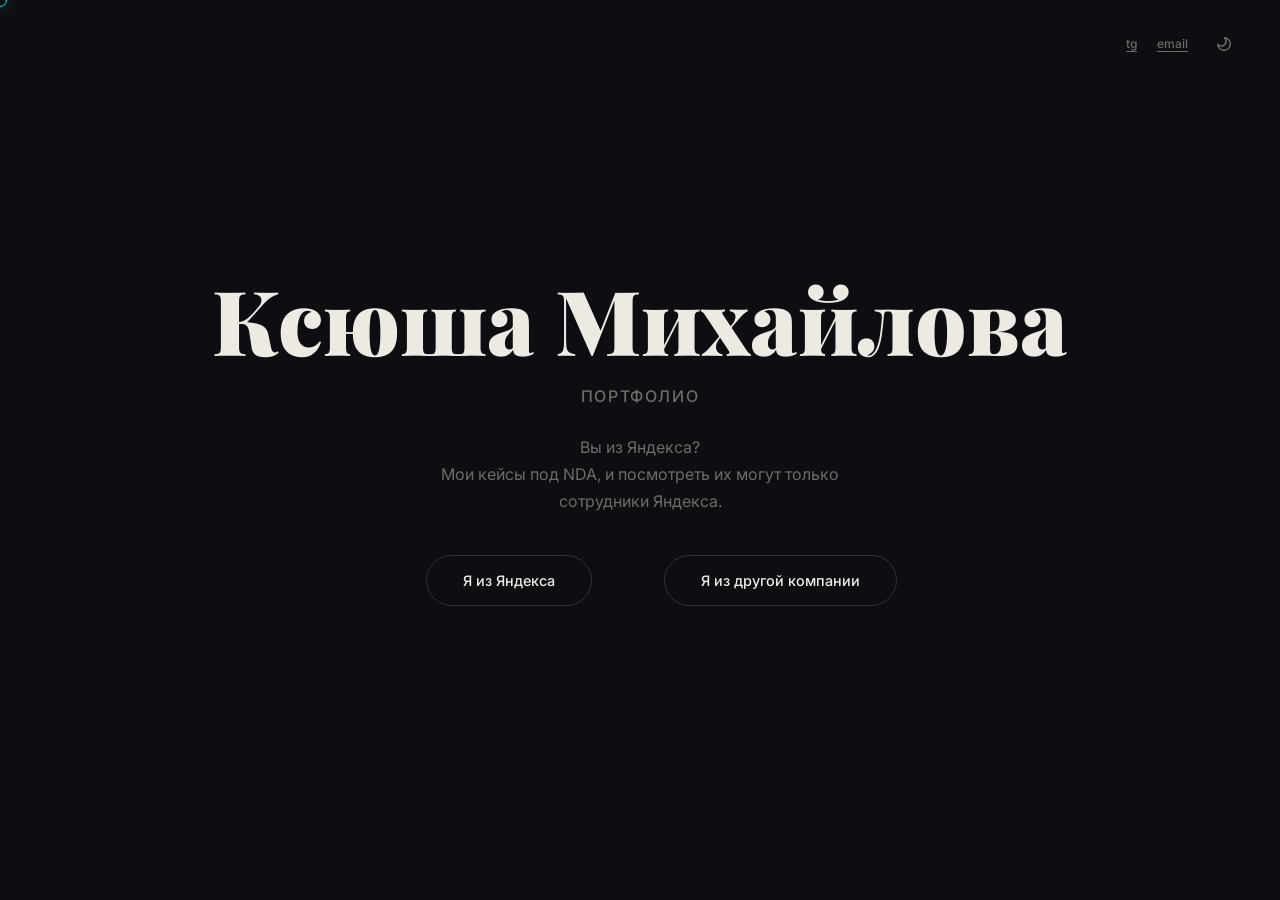
==== commit 79b939e0: "update" ====
--- a/index.html
+++ b/index.html
@@ -30,7 +30,7 @@
     <div class="splash__content">
       <h1 class="splash__name" id="splash-name">Ксюша Михайлова</h1>
       <p class="splash__role">портфолио</p>
-      <p class="splash__desc">Мои кейсы под&nbsp;NDA, и&nbsp;посмотреть их&nbsp;могут только сотрудники Яндекса. Вы&nbsp;из&nbsp;Яндекса?</p>
+      <p class="splash__desc">Вы&nbsp;из&nbsp;Яндекса?<br>Мои кейсы под&nbsp;NDA, и&nbsp;посмотреть их&nbsp;могут только сотрудники Яндекса.</p>
       <div class="splash__buttons">
         <div class="splash__btn-wrap">
           <button class="splash__btn" data-accent="cyan" id="btn-yandex">Я&nbsp;из&nbsp;Яндекса</button>
@@ -133,8 +133,8 @@
             <span class="case-card__cta case-card__cta--public">Подробнее расскажу при&nbsp;встрече</span>
           </div>
           <div class="case-card__preview">
-            <img class="case-card__img case-card__img--dark" src="портфолио/crowdsolutions-labeling-hero.png" width="1200" height="630" alt="Yandex Crowd Solutions — превью с посадочной страницы про разметку данных">
-            <img class="case-card__img case-card__img--light" src="портфолио/crowdsolutions-labeling-hero.png" width="1200" height="630" alt="Yandex Crowd Solutions — превью с посадочной страницы про разметку данных">
+            <img class="case-card__img case-card__img--dark" src="assets/crowdsolutions-labeling-hero.png" width="1200" height="630" alt="Yandex Crowd Solutions — превью с посадочной страницы про разметку данных" loading="lazy" decoding="async">
+            <img class="case-card__img case-card__img--light" src="assets/crowdsolutions-labeling-hero.png" width="1200" height="630" alt="Yandex Crowd Solutions — превью с посадочной страницы про разметку данных" loading="lazy" decoding="async">
           </div>
         </a>
 
@@ -149,8 +149,8 @@
             <span class="case-card__cta case-card__cta--public">Подробнее расскажу при&nbsp;встрече</span>
           </div>
           <div class="case-card__preview">
-            <img class="case-card__img case-card__img--dark" src="портфолио/первый/регистрация.svg" width="832" height="608" alt="Макет регистрации заказчика">
-            <img class="case-card__img case-card__img--light" src="портфолио/первый/регистрация.svg" width="832" height="608" alt="Макет регистрации заказчика">
+            <img class="case-card__img case-card__img--dark" src="assets/first/registration-preview.svg" width="832" height="608" alt="Макет регистрации заказчика" loading="lazy" decoding="async">
+            <img class="case-card__img case-card__img--light" src="assets/first/registration-preview.svg" width="832" height="608" alt="Макет регистрации заказчика" loading="lazy" decoding="async">
           </div>
         </a>
 
@@ -255,7 +255,7 @@
       <div class="about__layout">
         <div class="about__photo">
           <div class="about__photo-wrap">
-            <img src="портфолио/photo.jpeg" alt="Ксюша Михайлова" class="about__photo-img">
+            <img src="assets/photo.jpeg" alt="Ксюша Михайлова" class="about__photo-img" loading="lazy" decoding="async">
           </div>
         </div>
         <div class="about__body">
--- a/style.css
+++ b/style.css
@@ -1480,6 +1480,13 @@
   margin: 40px 0;
 }
 
+.case-page__competitor-note-text {
+  margin: 0 0 20px;
+  font-size: 0.85rem;
+  line-height: 1.55;
+  color: var(--muted);
+}
+
 .case-page__figure .mockup-placeholder {
   border-radius: 16px;
 }
@@ -1692,6 +1699,152 @@
 
 [data-theme="light"] .agent-scheme-box {
   background: #fff;
+}
+
+/* ---- Compare screenshots (case dashboard: Задания vs Янг) ---- */
+.case-page__compare-grid {
+  display: grid;
+  grid-template-columns: repeat(2, minmax(0, 1fr));
+  gap: 14px;
+  margin: 28px 0 8px;
+  align-items: start;
+}
+
+.case-page__figure--compare {
+  margin: 0;
+}
+
+@media (max-width: 900px) {
+  .case-page__compare-grid {
+    grid-template-columns: 1fr;
+  }
+}
+
+.case-page__compare-note {
+  margin: 0 0 32px;
+  font-size: 0.85rem;
+  line-height: 1.5;
+  color: var(--muted);
+}
+
+/* ---- IA map (case dashboard) ---- */
+.case-page__figure.case-ia {
+  margin-top: 24px;
+}
+
+.case-ia__diagram {
+  padding: 22px 18px 24px;
+  border-radius: 16px;
+  border: 1px solid var(--border);
+  background: var(--surface);
+}
+
+.case-ia__root {
+  display: block;
+  width: fit-content;
+  max-width: 100%;
+  margin: 0 auto;
+  padding: 12px 28px;
+  border-radius: 12px;
+  font-size: 0.95rem;
+  font-weight: 600;
+  text-align: center;
+  color: var(--text);
+  border: 1px solid rgba(184, 255, 0, 0.45);
+  box-shadow: 0 0 0 1px rgba(184, 255, 0, 0.08);
+  background: var(--bg);
+}
+
+.case-ia[data-accent="lime"] .case-ia__root {
+  border-color: rgba(184, 255, 0, 0.55);
+}
+
+.case-ia__stem {
+  width: 2px;
+  height: 18px;
+  margin: 0 auto;
+  border-radius: 1px;
+  background: linear-gradient(180deg, var(--neon-lime), rgba(184, 255, 0, 0.25));
+  opacity: 0.85;
+}
+
+.case-ia__branches {
+  display: grid;
+  grid-template-columns: repeat(auto-fill, minmax(200px, 1fr));
+  gap: 12px;
+  margin-top: 14px;
+}
+
+@media (min-width: 900px) {
+  .case-ia__card--wide {
+    grid-column: span 2;
+  }
+}
+
+@media (max-width: 899px) {
+  .case-ia__card--wide {
+    grid-column: span 1;
+  }
+}
+
+.case-ia__card {
+  margin: 0;
+  padding: 14px 12px 16px;
+  border-radius: 12px;
+  border: 1px solid var(--border);
+  border-left: 3px solid var(--neon-lime);
+  background: var(--bg);
+}
+
+.case-ia__title {
+  margin: 0 0 10px;
+  font-size: 0.82rem;
+  font-weight: 600;
+  line-height: 1.35;
+  color: var(--text);
+}
+
+.case-ia__badge {
+  display: inline-block;
+  margin-left: 4px;
+  padding: 2px 6px;
+  border-radius: 4px;
+  font-size: 0.62rem;
+  font-weight: 600;
+  letter-spacing: 0.04em;
+  vertical-align: middle;
+  color: var(--bg);
+  background: var(--neon-lime);
+}
+
+[data-theme="light"] .case-ia__badge {
+  color: #0f1408;
+}
+
+.case-ia__leaves {
+  margin: 0;
+  padding: 0;
+  list-style: none;
+  font-size: 0.78rem;
+  line-height: 1.45;
+  color: var(--muted);
+}
+
+.case-ia__leaves li {
+  position: relative;
+  padding-left: 12px;
+}
+
+.case-ia__leaves li::before {
+  content: "";
+  position: absolute;
+  left: 0;
+  top: 0.55em;
+  width: 4px;
+  height: 4px;
+  border-radius: 50%;
+  background: var(--neon-lime);
+  opacity: 0.65;
 }
 
 .case-page__hero-img {
